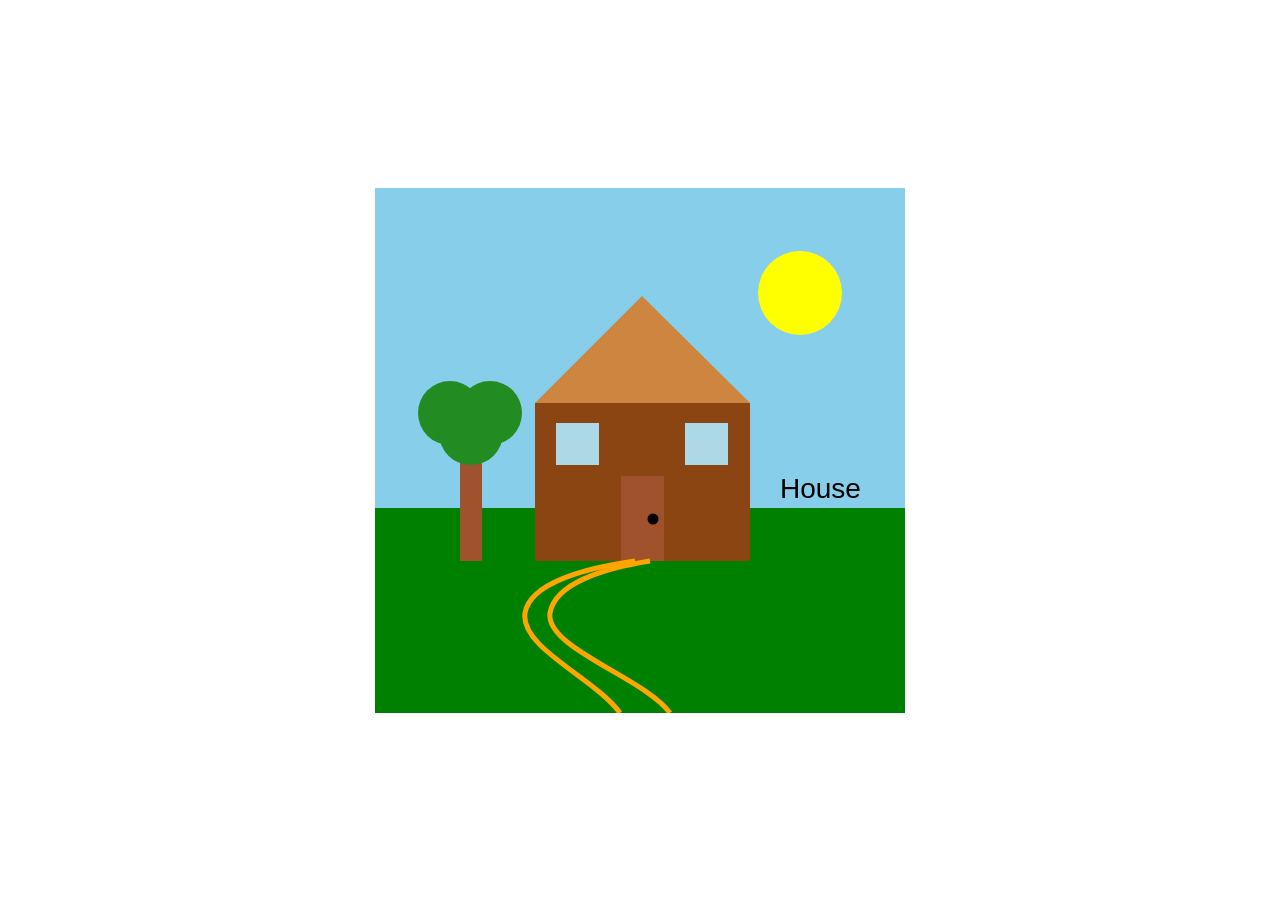
==== exercise-4-1/index.html @ e275098b "Prepare SVG house exercise page" ====
<!doctype html>
<html lang="en">
<head>
  <meta charset="utf-8">
  <meta name="viewport" content="width=device-width, initial-scale=1">
  <title>Exercise 4.1 — SVG House</title>
  <style>
    body {
      margin: 0;
      min-height: 100vh;
      display: grid;
      place-items: center;
    }
  </style>
</head>
<body>
  <svg width="530" height="525" viewBox="0 0 530 525" xmlns="http://www.w3.org/2000/svg" role="img" aria-labelledby="house-title">
    <title id="house-title">A house with a tree, sun, and winding path</title>
    <rect x="0" y="0" width="530" height="320" fill="skyblue" />
    <rect x="0" y="320" width="530" height="205" fill="green" />
    <circle cx="425" cy="105" r="42" fill="yellow" />

    <rect x="85" y="255" width="22" height="118" fill="sienna" />
    <circle cx="75" cy="225" r="32" fill="forestgreen" />
    <circle cx="115" cy="225" r="32" fill="forestgreen" />
    <circle cx="96" cy="245" r="32" fill="forestgreen" />

    <rect x="160" y="215" width="215" height="158" fill="saddlebrown" />
    <polygon points="160,215 267,108 375,215" fill="peru" />
    <rect x="181" y="235" width="43" height="42" fill="lightblue" />
    <rect x="310" y="235" width="43" height="42" fill="lightblue" />
    <rect x="246" y="288" width="43" height="85" fill="sienna" />
    <circle cx="278" cy="331" r="5.5" fill="black" />

    <path d="M245 525 C220 490, 145 460, 150 425 C155 395, 210 380, 260 373"
      fill="none" stroke="orange" stroke-width="5" />
    <path d="M295 525 C270 490, 170 460, 175 425 C180 395, 230 380, 275 373"
      fill="none" stroke="orange" stroke-width="5" />
    <text x="405" y="310" font-family="Arial" font-size="28" fill="black">House</text>
  </svg>
</body>
</html>
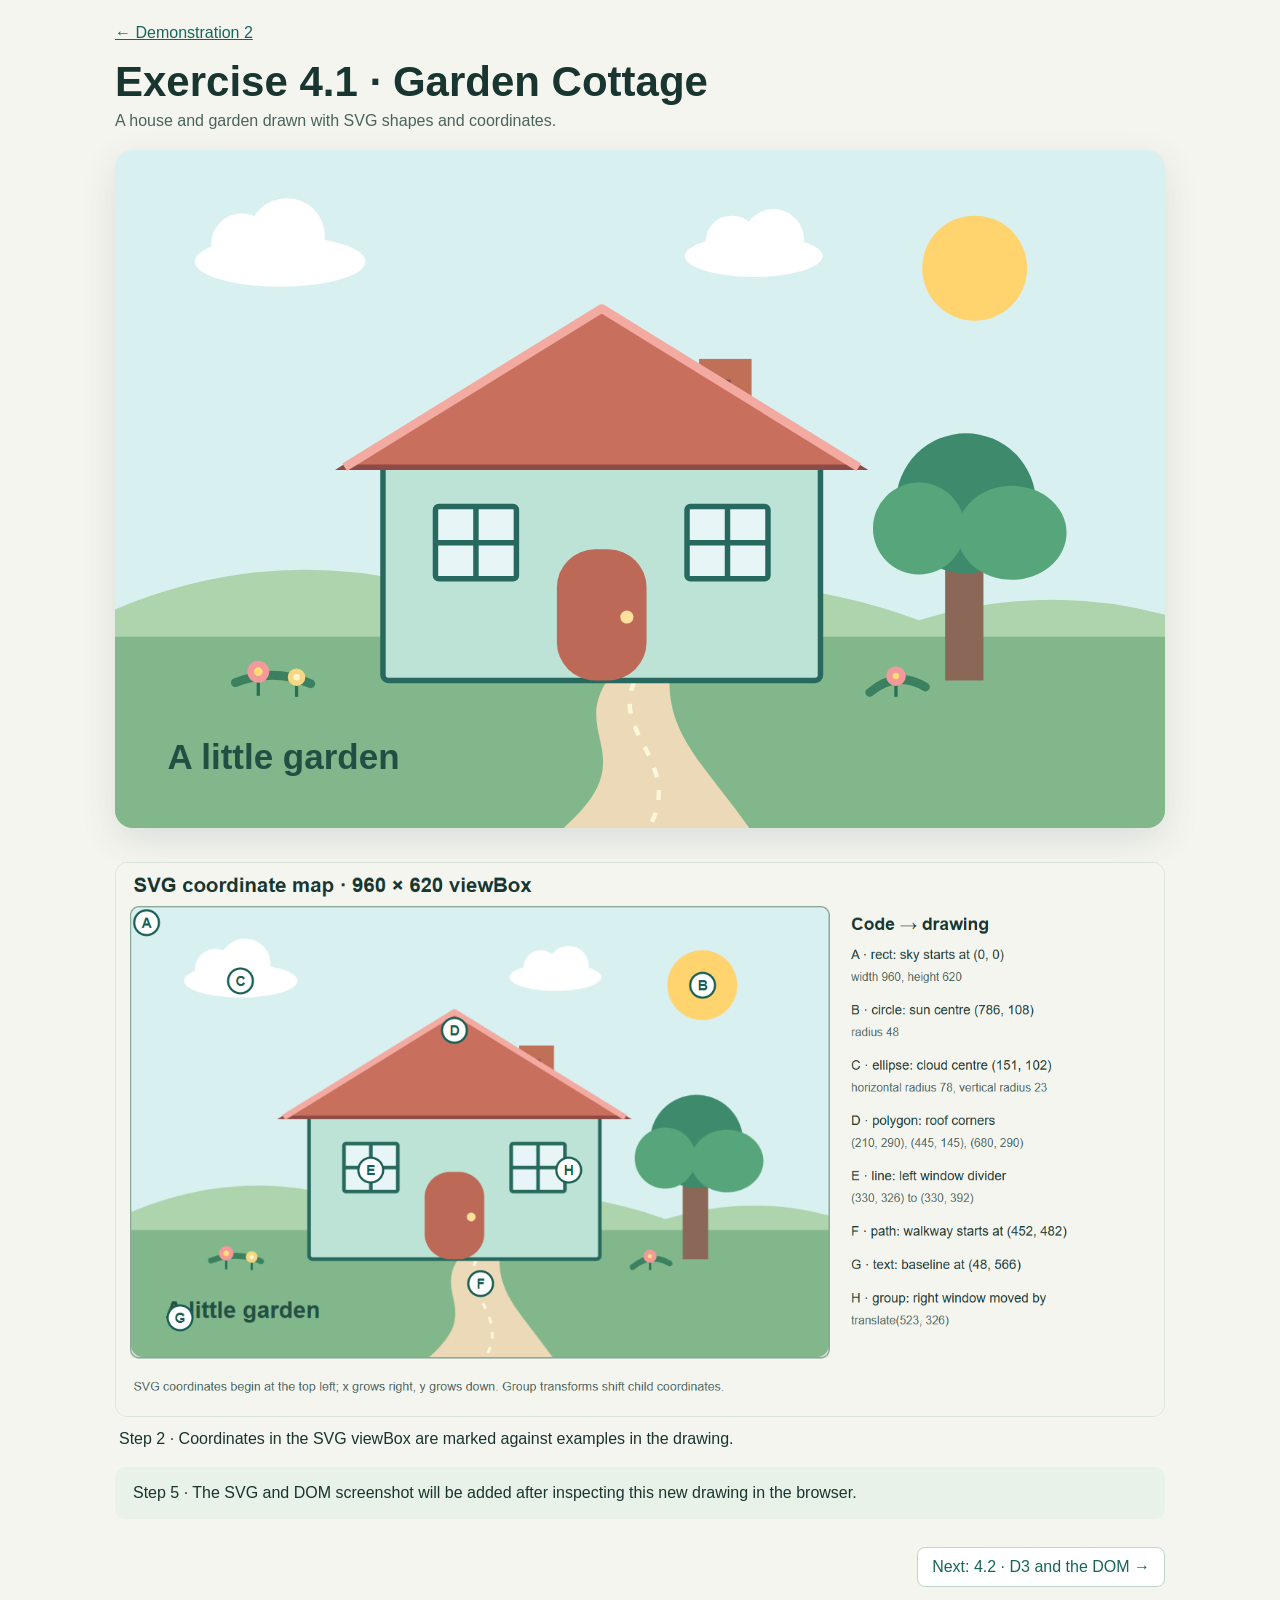
==== commit 91497628: "Complete Week 4 exercises 4.1 to 4.6" ====
--- a/exercise-4-1/index.html
+++ b/exercise-4-1/index.html
@@ -3,40 +3,110 @@
 <head>
   <meta charset="utf-8">
   <meta name="viewport" content="width=device-width, initial-scale=1">
-  <title>Exercise 4.1 — SVG House</title>
+  <title>Exercise 4.1 — Garden Cottage</title>
   <style>
-    body {
-      margin: 0;
-      min-height: 100vh;
-      display: grid;
-      place-items: center;
-    }
+    * { box-sizing: border-box; }
+    body { margin: 0; background: #f5f5ef; color: #19352f; font-family: Arial, sans-serif; }
+    main { width: min(100% - 28px, 1050px); margin: 24px auto 60px; }
+    nav { margin-bottom: 16px; }
+    nav a { color: #17665b; }
+    h1 { margin: 0 0 6px; font-size: clamp(28px, 4vw, 42px); }
+    .intro { margin: 0 0 20px; color: #48645c; }
+    .scene { display: block; width: 100%; height: auto; border-radius: 18px; box-shadow: 0 12px 35px #21493d20; }
+    figure { margin: 34px 0 0; }
+    figure img { display: block; width: 100%; height: auto; border: 1px solid #d9e4dc; border-radius: 12px; }
+    figcaption { margin: 10px 4px 0; line-height: 1.5; }
+    .note { padding: 14px 18px; background: #e8f2e9; border-radius: 10px; line-height: 1.5; }
+    .exercise-nav { display: flex; justify-content: flex-end; margin-top: 28px; }
+    .exercise-nav a { display: inline-block; padding: 10px 14px; border: 1px solid #bfd7cb; border-radius: 8px; background: white; color: #17665b; text-decoration: none; }
+    .exercise-nav a:hover, .exercise-nav a:focus-visible { background: #e5efe9; text-decoration: underline; }
   </style>
 </head>
 <body>
-  <svg width="530" height="525" viewBox="0 0 530 525" xmlns="http://www.w3.org/2000/svg" role="img" aria-labelledby="house-title">
-    <title id="house-title">A house with a tree, sun, and winding path</title>
-    <rect x="0" y="0" width="530" height="320" fill="skyblue" />
-    <rect x="0" y="320" width="530" height="205" fill="green" />
-    <circle cx="425" cy="105" r="42" fill="yellow" />
+<main>
+  <nav><a href="../index.html">← Demonstration 2</a></nav>
+  <h1>Exercise 4.1 · Garden Cottage</h1>
+  <p class="intro">A house and garden drawn with SVG shapes and coordinates.</p>
 
-    <rect x="85" y="255" width="22" height="118" fill="sienna" />
-    <circle cx="75" cy="225" r="32" fill="forestgreen" />
-    <circle cx="115" cy="225" r="32" fill="forestgreen" />
-    <circle cx="96" cy="245" r="32" fill="forestgreen" />
+  <svg class="scene" viewBox="0 0 960 620" xmlns="http://www.w3.org/2000/svg" role="img" aria-labelledby="scene-title scene-desc">
+    <title id="scene-title">Garden cottage</title>
+    <desc id="scene-desc">A teal cottage with a coral roof, two windows, flowers, a tree, clouds, sun, and a curved stone path.</desc>
+    <rect x="0" y="0" width="960" height="620" fill="#d9f0f0" />
+    <circle cx="786" cy="108" r="48" fill="#ffd36d" />
 
-    <rect x="160" y="215" width="215" height="158" fill="saddlebrown" />
-    <polygon points="160,215 267,108 375,215" fill="peru" />
-    <rect x="181" y="235" width="43" height="42" fill="lightblue" />
-    <rect x="310" y="235" width="43" height="42" fill="lightblue" />
-    <rect x="246" y="288" width="43" height="85" fill="sienna" />
-    <circle cx="278" cy="331" r="5.5" fill="black" />
+    <g fill="#ffffff">
+      <ellipse cx="151" cy="102" rx="78" ry="23" />
+      <circle cx="116" cy="86" r="28" />
+      <circle cx="157" cy="79" r="35" />
+      <ellipse cx="584" cy="97" rx="63" ry="19" />
+      <circle cx="564" cy="84" r="24" />
+      <circle cx="602" cy="82" r="28" />
+    </g>
 
-    <path d="M245 525 C220 490, 145 460, 150 425 C155 395, 210 380, 260 373"
-      fill="none" stroke="orange" stroke-width="5" />
-    <path d="M295 525 C270 490, 170 460, 175 425 C180 395, 230 380, 275 373"
-      fill="none" stroke="orange" stroke-width="5" />
-    <text x="405" y="310" font-family="Arial" font-size="28" fill="black">House</text>
+    <path d="M0 420 Q180 345 360 425 Q560 365 735 430 Q850 395 960 425 L960 620 L0 620 Z" fill="#add4ad" />
+    <rect x="0" y="445" width="960" height="175" fill="#82b78b" />
+    <path d="M452 482 C414 535 485 554 410 620 L580 620 C540 563 505 536 507 482 Z" fill="#ebd9b7" />
+    <path d="M475 486 C453 533 521 561 488 620" fill="none" stroke="#fff7dc" stroke-width="4" stroke-dasharray="9 12" />
+
+    <g id="cottage">
+      <rect x="534" y="191" width="48" height="93" fill="#bf7057" />
+      <rect x="550" y="210" width="13" height="13" fill="#834e48" />
+      <rect x="245" y="270" width="400" height="215" rx="5" fill="#bde3d6" stroke="#27695e" stroke-width="5" />
+      <polygon points="210,290 445,145 680,290" fill="#c86f5d" stroke="#8f4a46" stroke-width="5" />
+      <path d="M210 290 L445 145 L680 290" fill="none" stroke="#f3aaa0" stroke-width="8" stroke-linejoin="round" />
+      <rect x="404" y="365" width="82" height="120" rx="35" fill="#bd6957" />
+      <circle cx="468" cy="427" r="6" fill="#ffe09c" />
+
+      <g id="windows" fill="#e7f5f6" stroke="#27695e" stroke-width="5">
+        <g transform="translate(293 326)">
+          <rect x="0" y="0" width="74" height="66" rx="3" />
+          <line x1="37" y1="0" x2="37" y2="66" />
+          <line x1="0" y1="33" x2="74" y2="33" />
+        </g>
+        <g transform="translate(523 326)">
+          <rect x="0" y="0" width="74" height="66" rx="3" />
+          <line x1="37" y1="0" x2="37" y2="66" />
+          <line x1="0" y1="33" x2="74" y2="33" />
+        </g>
+      </g>
+    </g>
+
+    <g id="tree">
+      <rect x="759" y="350" width="35" height="135" fill="#8b6758" />
+      <circle cx="778" cy="323" r="64" fill="#3d8b6c" />
+      <circle cx="735" cy="346" r="42" fill="#57a57b" />
+      <ellipse cx="820" cy="350" rx="50" ry="43" fill="#57a57b" />
+    </g>
+
+    <g id="flower-bed">
+      <path d="M110 487 Q145 473 179 488 M690 496 Q715 475 741 491" fill="none" stroke="#3c815f" stroke-width="8" stroke-linecap="round" />
+      <g transform="translate(131 477)">
+        <line x1="0" y1="0" x2="0" y2="22" stroke="#28704e" stroke-width="3" />
+        <circle cx="0" cy="0" r="10" fill="#f2999b" />
+        <circle cx="0" cy="0" r="4" fill="#ffdc74" />
+      </g>
+      <g transform="translate(166 482)">
+        <line x1="0" y1="0" x2="0" y2="18" stroke="#28704e" stroke-width="3" />
+        <circle cx="0" cy="0" r="8" fill="#f5d781" />
+        <circle cx="0" cy="0" r="3" fill="#fff3cf" />
+      </g>
+      <g transform="translate(714 481)">
+        <line x1="0" y1="0" x2="0" y2="19" stroke="#28704e" stroke-width="3" />
+        <circle cx="0" cy="0" r="9" fill="#f2999b" />
+        <circle cx="0" cy="0" r="3" fill="#ffdc74" />
+      </g>
+    </g>
+    <text x="48" y="566" fill="#214f43" font-family="Arial, sans-serif" font-size="32" font-weight="700">A little garden</text>
   </svg>
+
+  <figure>
+    <img src="images/coordinates.png" alt="The cottage drawing with coordinate callouts for an SVG rectangle, circle, ellipse, polygon, line, path, text, and group.">
+    <figcaption>Step 2 · Coordinates in the SVG viewBox are marked against examples in the drawing.</figcaption>
+  </figure>
+  <p class="note">Step 5 · The SVG and DOM screenshot will be added after inspecting this new drawing in the browser.</p>
+  <nav class="exercise-nav" aria-label="Exercise navigation">
+    <a href="../exercise-4-2/index.html">Next: 4.2 · D3 and the DOM →</a>
+  </nav>
+</main>
 </body>
 </html>
